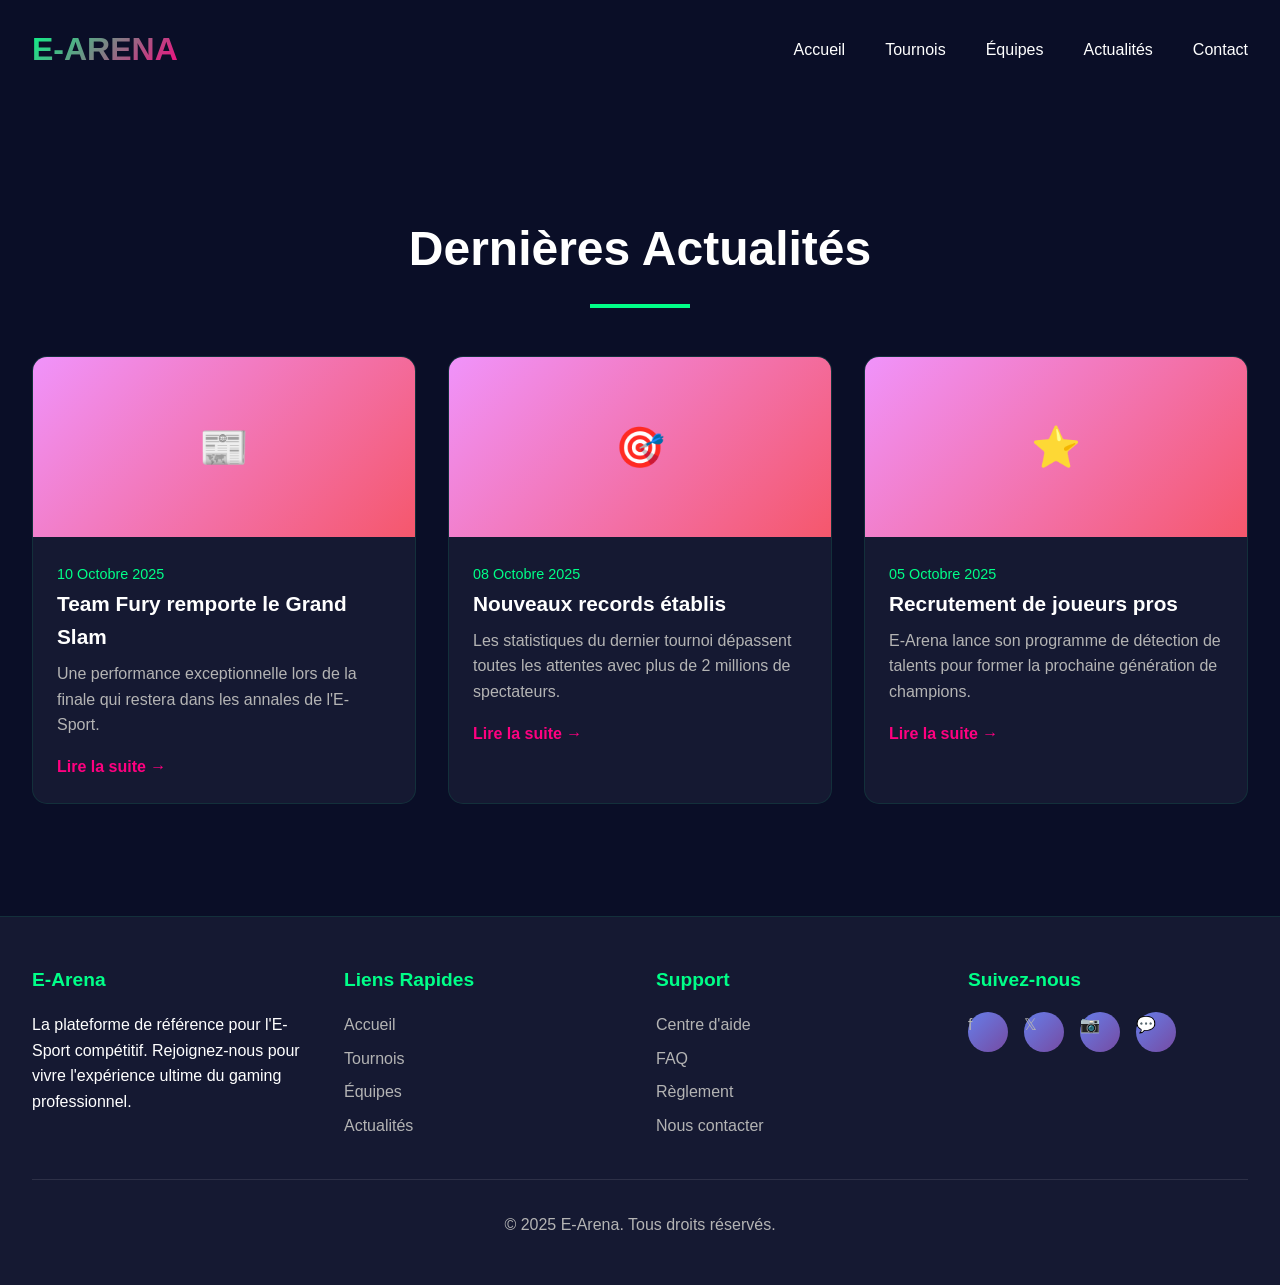
==== actualites.html @ 554de84b "initial commit" ====
<!DOCTYPE html>
<html lang="fr">
<head>
    <meta charset="UTF-8">
    <meta name="viewport" content="width=device-width, initial-scale=1.0">
    <meta name="description" content="E-Arena - Plateforme E-Sport pour tournois, équipes et actualités gaming compétitif">
    <meta name="keywords" content="esport, gaming, tournois, compétition, équipes">
   <link rel="stylesheet" href="style.css">
    <meta name="author" content="E-Arena">
    <title>E-Arena | Plateforme E-Sport - Tournois & Compétitions</title>
    
    
</head>
<body>
<nav>
            <div class="logo">E-ARENA</div>
            <ul class="nav-links">
                <li><a href="index.html">Accueil</a></li>
                <li><a href="Tournois.html">Tournois</a></li>
                <li><a href="equipes.html">Équipes</a></li>
                <li><a href="actualites.html">Actualités</a></li>
                <li><a href="contact.html">Contact</a></li>
            </ul>
        </nav>
   
   <section id="actualites">
        <h2 class="section-title">Dernières Actualités</h2>
        <div class="news-grid">
            <article class="news-card">
                <div class="news-image">📰</div>
                <div class="news-content">
                    <time class="news-date">10 Octobre 2025</time>
                    <h3>Team Fury remporte le Grand Slam</h3>
                    <p>Une performance exceptionnelle lors de la finale qui restera dans les annales de l'E-Sport.</p>
                    <a href="#" class="read-more">Lire la suite →</a>
                </div>
            </article>

            <article class="news-card">
                <div class="news-image">🎯</div>
                <div class="news-content">
                    <time class="news-date">08 Octobre 2025</time>
                    <h3>Nouveaux records établis</h3>
                    <p>Les statistiques du dernier tournoi dépassent toutes les attentes avec plus de 2 millions de spectateurs.</p>
                    <a href="#" class="read-more">Lire la suite →</a>
                </div>
            </article>

            <article class="news-card">
                <div class="news-image">⭐</div>
                <div class="news-content">
                    <time class="news-date">05 Octobre 2025</time>
                    <h3>Recrutement de joueurs pros</h3>
                    <p>E-Arena lance son programme de détection de talents pour former la prochaine génération de champions.</p>
                    <a href="#" class="read-more">Lire la suite →</a>
                </div>
            </article>
        </div>
    </section>
    <footer id="contact">
        <div class="footer-content">
            <div class="footer-section">
                <h4>E-Arena</h4>
                <p>La plateforme de référence pour l'E-Sport compétitif. Rejoignez-nous pour vivre l'expérience ultime du gaming professionnel.</p>
            </div>

            <div class="footer-section">
                <h4>Liens Rapides</h4>
                <ul>
                    <li><a href="index.html">Accueil</a></li>
                    <li><a href="Tournois.html">Tournois</a></li>
                    <li><a href="equipes.html">Équipes</a></li>
                    <li><a href="actualites.html">Actualités</a></li>
                </ul>
            </div>

            <div class="footer-section">
                <h4>Support</h4>
                <ul>
                    <li><a href="#">Centre d'aide</a></li>
                    <li><a href="#">FAQ</a></li>
                    <li><a href="#">Règlement</a></li>
                    <li><a href="contact.html">Nous contacter</a></li>
                </ul>
            </div>

            <div class="footer-section">
                <h4>Suivez-nous</h4>
                <div class="social-links">
                    <a href="#" class="social-link" aria-label="Facebook">f</a>
                    <a href="#" class="social-link" aria-label="Twitter">𝕏</a>
                    <a href="#" class="social-link" aria-label="Instagram">📷</a>
                    <a href="#" class="social-link" aria-label="Discord">💬</a>
                </div>
            </div>
        </div>

        <div class="footer-bottom">
            <p>&copy; 2025 E-Arena. Tous droits réservés.</p>
        </div>
    </footer>
   
   
    </body>
---- style.css ----
* {
  margin: 0;
  padding: 0;
  box-sizing: border-box;
}

:root {
  --primary-color: #00ff88;
  --secondary-color: #ff0080;
  --dark-bg: #0a0e27;
  --card-bg: #151932;
  --text-primary: #ffffff;
  --text-secondary: #b4b4b4;
  --gradient-1: linear-gradient(135deg, #667eea 0%, #764ba2 100%);
  --gradient-2: linear-gradient(135deg, #f093fb 0%, #f5576c 100%);
  --transition: all 0.3s cubic-bezier(0.4, 0, 0.2, 1);
}

body {
  font-family: "Segoe UI", Tahoma, Geneva, Verdana, sans-serif;
  background-color: var(--dark-bg);
  color: var(--text-primary);
  line-height: 1.6;
  overflow-x: hidden;
}

/* Header et Navigation */
header {
  position: fixed;
  top: 0;
  width: 100%;
  background: rgba(10, 14, 39, 0.95);
  backdrop-filter: blur(10px);
  z-index: 1000;
  border-bottom: 1px solid rgba(0, 255, 136, 0.1);
}

nav {
  max-width: 1400px;
  margin: 0 auto;
  padding: 1.5rem 2rem;
  display: flex;
  justify-content: space-between;
  align-items: center;
}

.logo {
  font-size: 2rem;
  font-weight: bold;
  background: linear-gradient(
    135deg,
    var(--primary-color),
    var(--secondary-color)
  );
  -webkit-background-clip: text;
  -webkit-text-fill-color: transparent;
  background-clip: text;
}

.nav-links {
  display: flex;
  list-style: none;
  gap: 2.5rem;
}

.nav-links a {
  color: var(--text-primary);
  text-decoration: none;
  font-weight: 500;
  transition: var(--transition);
  position: relative;
}

.nav-links a::after {
  content: "";
  position: absolute;
  bottom: -5px;
  left: 0;
  width: 0;
  height: 2px;
  background: var(--primary-color);
  transition: var(--transition);
}

.nav-links a:hover::after {
  width: 100%;
}

.nav-links a:hover {
  color: var(--primary-color);
}

/* Section Hero */
.hero {
  margin-top: 80px;
  min-height: 90vh;
  display: flex;
  align-items: center;
  justify-content: center;
  position: relative;
  overflow: hidden;
  background: linear-gradient(135deg, #0a0e27 0%, #1a1f3a 100%);
}

.hero::before {
  content: "";
  position: absolute;
  width: 500px;
  height: 500px;
  background: radial-gradient(
    circle,
    rgba(0, 255, 136, 0.1) 0%,
    transparent 70%
  );
  top: -250px;
  right: -250px;
  animation: pulse 4s ease-in-out infinite;
}

@keyframes pulse {
  0%,
  100% {
    transform: scale(1);
    opacity: 0.5;
  }
  50% {
    transform: scale(1.1);
    opacity: 0.8;
  }
}

.hero-content {
  max-width: 1400px;
  padding: 2rem;
  text-align: center;
  z-index: 1;
}

.hero h1 {
  font-size: 4rem;
  margin-bottom: 1.5rem;
  background: linear-gradient(
    135deg,
    var(--primary-color),
    var(--secondary-color)
  );
  -webkit-background-clip: text;
  -webkit-text-fill-color: transparent;
  background-clip: text;
  animation: fadeInUp 1s ease-out;
}

@keyframes fadeInUp {
  from {
    opacity: 0;
    transform: translateY(30px);
  }
  to {
    opacity: 1;
    transform: translateY(0);
  }
}

.hero p {
  font-size: 1.5rem;
  color: var(--text-secondary);
  margin-bottom: 2.5rem;
  animation: fadeInUp 1s ease-out 0.2s both;
}

.cta-button {
  display: inline-block;
  padding: 1rem 3rem;
  background: var(--gradient-1);
  color: white;
  text-decoration: none;
  border-radius: 50px;
  font-weight: bold;
  font-size: 1.1rem;
  transition: var(--transition);
  animation: fadeInUp 1s ease-out 0.4s both;
  border: none;
  cursor: pointer;
}

.cta-button:hover {
  transform: translateY(-3px);
  box-shadow: 0 10px 30px rgba(102, 126, 234, 0.4);
}

/* Section Container */
section {
  max-width: 1400px;
  margin: 5rem auto;
  padding: 2rem;
}

.section-title {
  font-size: 3rem;
  text-align: center;
  margin-bottom: 3rem;
  position: relative;
}

.section-title::after {
  content: "";
  display: block;
  width: 100px;
  height: 4px;
  background: var(--primary-color);
  margin: 1rem auto 0;
}

/* Grille de Tournois */
.tournaments-grid {
  display: grid;
  grid-template-columns: repeat(auto-fit, minmax(350px, 1fr));
  gap: 2rem;
}

.tournament-card {
  background: var(--card-bg);
  border-radius: 15px;
  overflow: hidden;
  transition: var(--transition);
  border: 1px solid rgba(0, 255, 136, 0.1);
}

.tournament-card:hover {
  transform: translateY(-10px);
  box-shadow: 0 15px 40px rgba(0, 255, 136, 0.2);
  border-color: var(--primary-color);
}

.tournament-image {
  width: 100%;
  height: 200px;
  background: var(--gradient-1);
  display: flex;
  align-items: center;
  justify-content: center;
  font-size: 3rem;
  color: white;
}

.tournament-content {
  padding: 1.5rem;
}

.tournament-card h3 {
  font-size: 1.5rem;
  margin-bottom: 0.5rem;
  color: var(--primary-color);
}

.tournament-meta {
  display: flex;
  gap: 1rem;
  margin: 1rem 0;
  flex-wrap: wrap;
}

.meta-item {
  display: flex;
  align-items: center;
  gap: 0.5rem;
  color: var(--text-secondary);
  font-size: 0.9rem;
}

.tournament-card p {
  color: var(--text-secondary);
  margin-bottom: 1rem;
}

.prize-pool {
  background: var(--gradient-2);
  padding: 0.5rem 1rem;
  border-radius: 25px;
  display: inline-block;
  font-weight: bold;
  margin-top: 1rem;
}

/* Équipes */
.teams-grid {
  display: grid;
  grid-template-columns: repeat(auto-fit, minmax(280px, 1fr));
  gap: 2rem;
}

.team-card {
  background: var(--card-bg);
  padding: 2rem;
  border-radius: 15px;
  text-align: center;
  transition: var(--transition);
  border: 1px solid rgba(0, 255, 136, 0.1);
}

.team-card:hover {
  transform: scale(1.05);
  border-color: var(--secondary-color);
}

.team-logo {
  width: 120px;
  height: 120px;
  background: var(--gradient-2);
  border-radius: 50%;
  margin: 0 auto 1.5rem;
  display: flex;
  align-items: center;
  justify-content: center;
  font-size: 3rem;
  font-weight: bold;
}

.team-name {
  font-size: 1.5rem;
  margin-bottom: 0.5rem;
  color: var(--secondary-color);
}

.team-rank {
  color: var(--primary-color);
  font-weight: bold;
  margin-bottom: 1rem;
}

.team-stats {
  display: flex;
  justify-content: space-around;
  margin-top: 1rem;
  padding-top: 1rem;
  border-top: 1px solid rgba(255, 255, 255, 0.1);
}

.stat {
  text-align: center;
}

.stat-value {
  display: block;
  font-size: 1.5rem;
  font-weight: bold;
  color: var(--primary-color);
}

.stat-label {
  font-size: 0.8rem;
  color: var(--text-secondary);
}

/* Actualités */
.news-grid {
  display: grid;
  grid-template-columns: repeat(auto-fit, minmax(300px, 1fr));
  gap: 2rem;
}

.news-card {
  background: var(--card-bg);
  border-radius: 15px;
  overflow: hidden;
  transition: var(--transition);
  border: 1px solid rgba(0, 255, 136, 0.1);
}

.news-card:hover {
  transform: translateY(-5px);
  box-shadow: 0 10px 30px rgba(255, 0, 128, 0.2);
}

.news-image {
  width: 100%;
  height: 180px;
  background: var(--gradient-2);
  display: flex;
  align-items: center;
  justify-content: center;
  font-size: 2.5rem;
}

.news-content {
  padding: 1.5rem;
}

.news-date {
  color: var(--primary-color);
  font-size: 0.9rem;
  margin-bottom: 0.5rem;
}

.news-card h3 {
  font-size: 1.3rem;
  margin-bottom: 0.5rem;
}

.news-card p {
  color: var(--text-secondary);
  margin-bottom: 1rem;
}

.read-more {
  color: var(--secondary-color);
  text-decoration: none;
  font-weight: bold;
  display: inline-flex;
  align-items: center;
  gap: 0.5rem;
  transition: var(--transition);
}

.read-more:hover {
  gap: 1rem;
}

/* Footer */
footer {
  background: var(--card-bg);
  padding: 3rem 2rem;
  margin-top: 5rem;
  border-top: 1px solid rgba(0, 255, 136, 0.1);
}

.footer-content {
  max-width: 1400px;
  margin: 0 auto;
  display: grid;
  grid-template-columns: repeat(auto-fit, minmax(250px, 1fr));
  gap: 2rem;
}

.footer-section h4 {
  color: var(--primary-color);
  margin-bottom: 1rem;
  font-size: 1.2rem;
}

.footer-section ul {
  list-style: none;
}

.footer-section a {
  color: var(--text-secondary);
  text-decoration: none;
  display: block;
  margin-bottom: 0.5rem;
  transition: var(--transition);
}

.footer-section a:hover {
  color: var(--primary-color);
  padding-left: 5px;
}

.social-links {
  display: flex;
  gap: 1rem;
  margin-top: 1rem;
}

.social-link {
  width: 40px;
  height: 40px;
  background: var(--gradient-1);
  border-radius: 50%;
  display: flex;
  align-items: center;
  justify-content: center;
  color: white;
  text-decoration: none;
  transition: var(--transition);
}

.social-link:hover {
  transform: scale(1.1);
}

.footer-bottom {
  text-align: center;
  margin-top: 2rem;
  padding-top: 2rem;
  border-top: 1px solid rgba(255, 255, 255, 0.1);
  color: var(--text-secondary);
}

/* Responsive */
@media (max-width: 768px) {
  .hero h1 {
    font-size: 2.5rem;
  }

  .hero p {
    font-size: 1.2rem;
  }

  .nav-links {
    gap: 1rem;
    flex-wrap: wrap;
    justify-content: center;
  }

  .section-title {
    font-size: 2rem;
  }

  .tournaments-grid,
  .teams-grid,
  .news-grid {
    grid-template-columns: 1fr;
  }
  form {
    display: grid;
    gap: 0.75rem;
  }
  label {
    font-weight: 700;
  }
  input {
    width: 100%;
    padding: 0.75rem;
    border-radius: 10px;
    border: 1px solid var(--outline);
    background: #0f1522;
    color: var(--text);
  }
  .primar {
    background: linear-gradient(135deg, var(--brand) 0%, var(--brand-2) 100%);
    color: #c91414;
    border: 0;
    font-weight: 800;
  }
}

.contact-form {
  form {
    display: grid;
    gap: 0.75rem;
    /* width: 12rem; */
    
  }
  label {
    font-weight: 700;
  }
  input {
    width: 100%;
    padding: 0.75rem;
    border-radius: 10px;
    border: 1px solid var(--outline);
    background: #b9c0d1;
    color: var(--text);
  }
  .primar {
    background: linear-gradient(135deg, var(--brand) 0%, var(--brand-2) 100%);
    color: #c91414;
    border: 0;
    font-weight: 800;
    
  }
  button{
    background-color: rgb(22, 197, 136);
    padding: 0.75rem;
    border-radius: 1rem;
    color: #cc0b92;
  }
}
.lol{
    display: flex;
    display: flex;
    justify-content: center
}
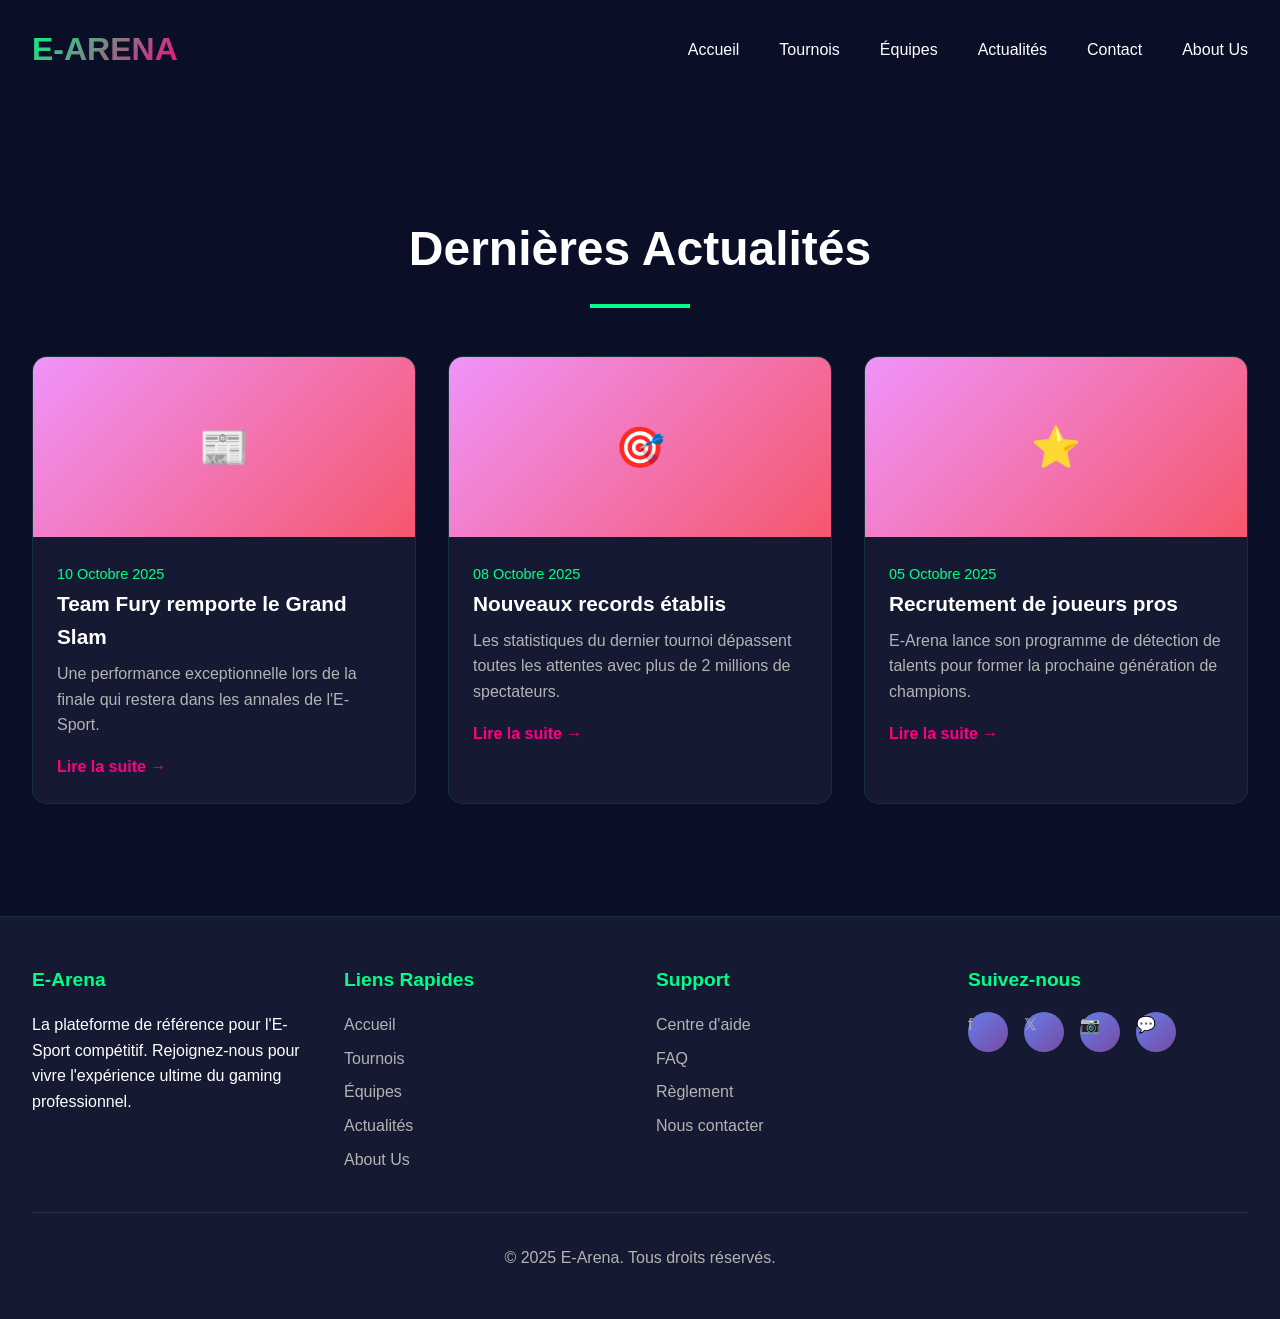
==== commit 456e4df9: "iuu" ====
--- a/actualites.html
+++ b/actualites.html
@@ -20,6 +20,7 @@
                 <li><a href="equipes.html">Équipes</a></li>
                 <li><a href="actualites.html">Actualités</a></li>
                 <li><a href="contact.html">Contact</a></li>
+                <li><a href="About Us.html">About Us</a></li>
             </ul>
         </nav>
    
@@ -71,6 +72,7 @@
                     <li><a href="Tournois.html">Tournois</a></li>
                     <li><a href="equipes.html">Équipes</a></li>
                     <li><a href="actualites.html">Actualités</a></li>
+                    <li><a href="About Us.html">About Us</a></li>
                 </ul>
             </div>
 
--- a/style.css
+++ b/style.css
@@ -569,5 +569,14 @@
 .lol{
     display: flex;
     display: flex;
-    justify-content: center
-}
+    
+    
+}
+.input1{
+    width: 100%;
+    padding: 1rem;
+    border-radius: 10px;
+    border: 1px solid var(--outline);
+    background: #e00202;
+    color: var(--text);
+}
